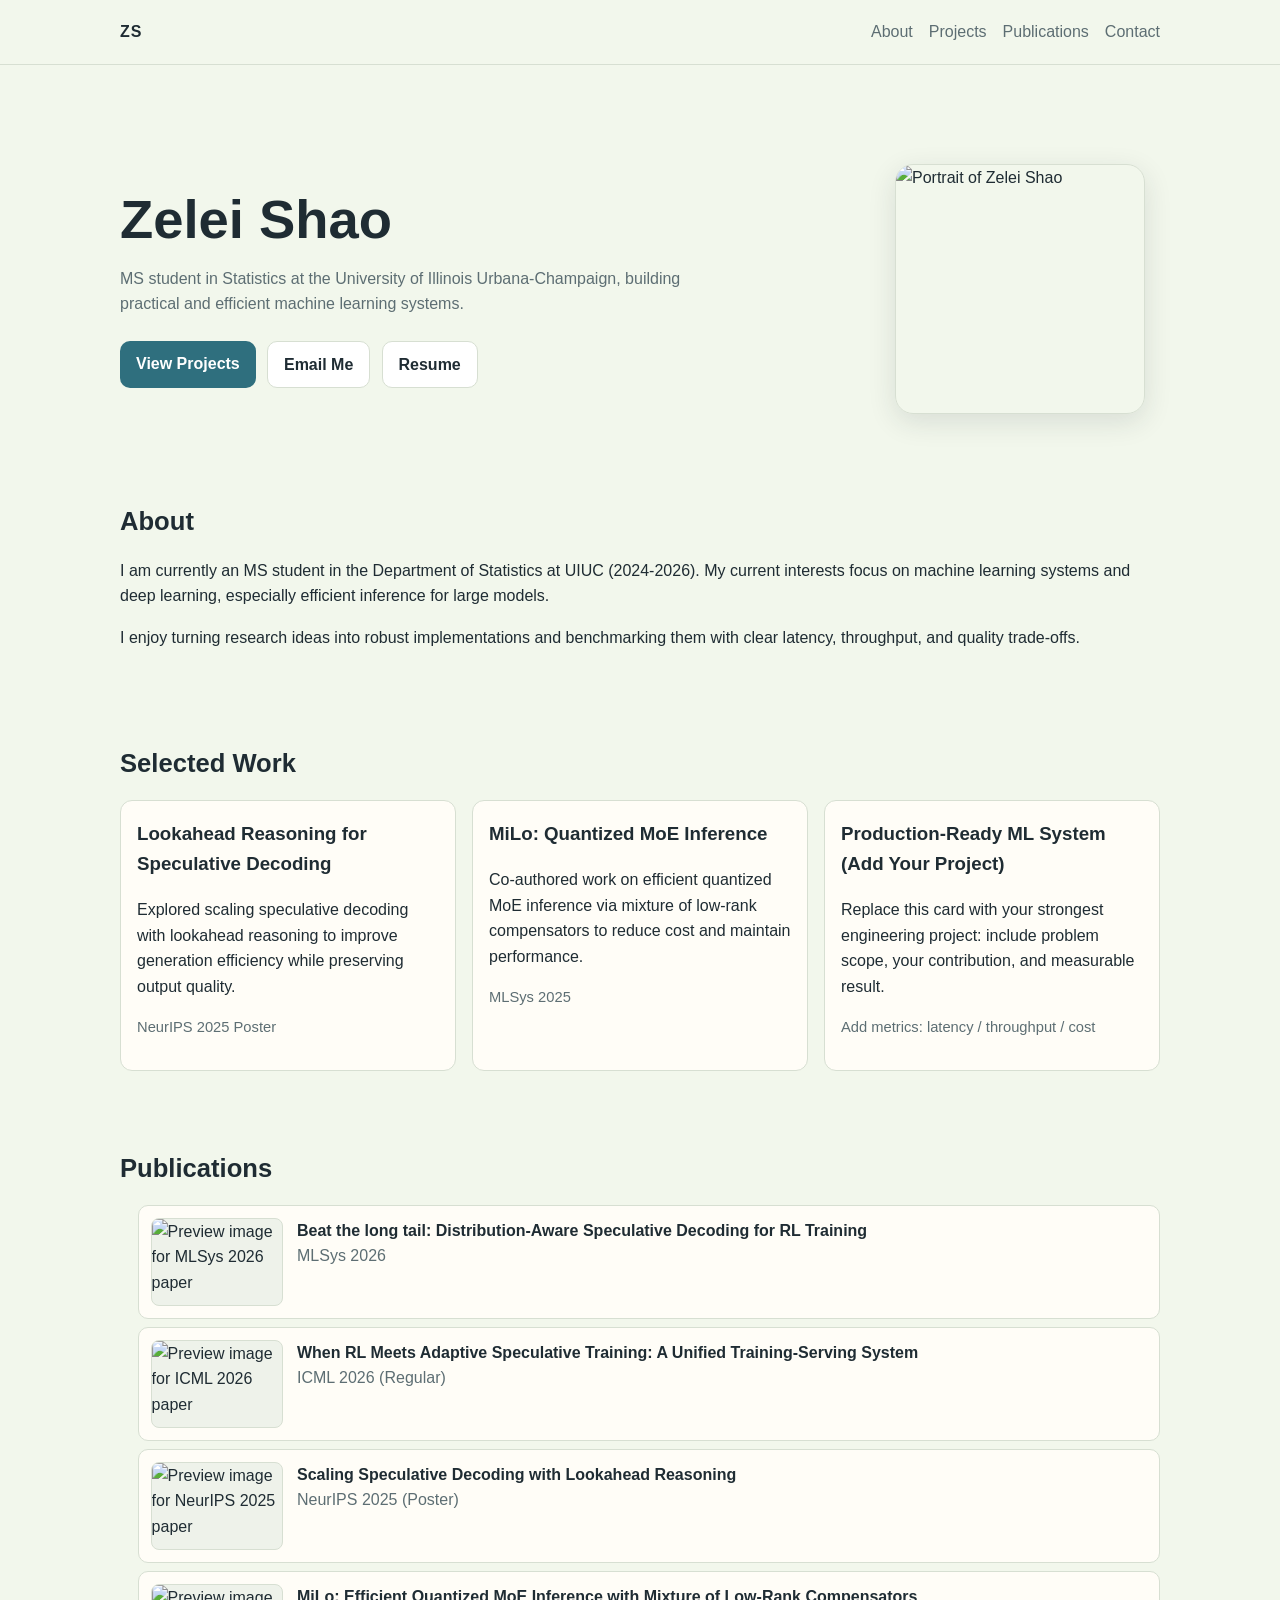
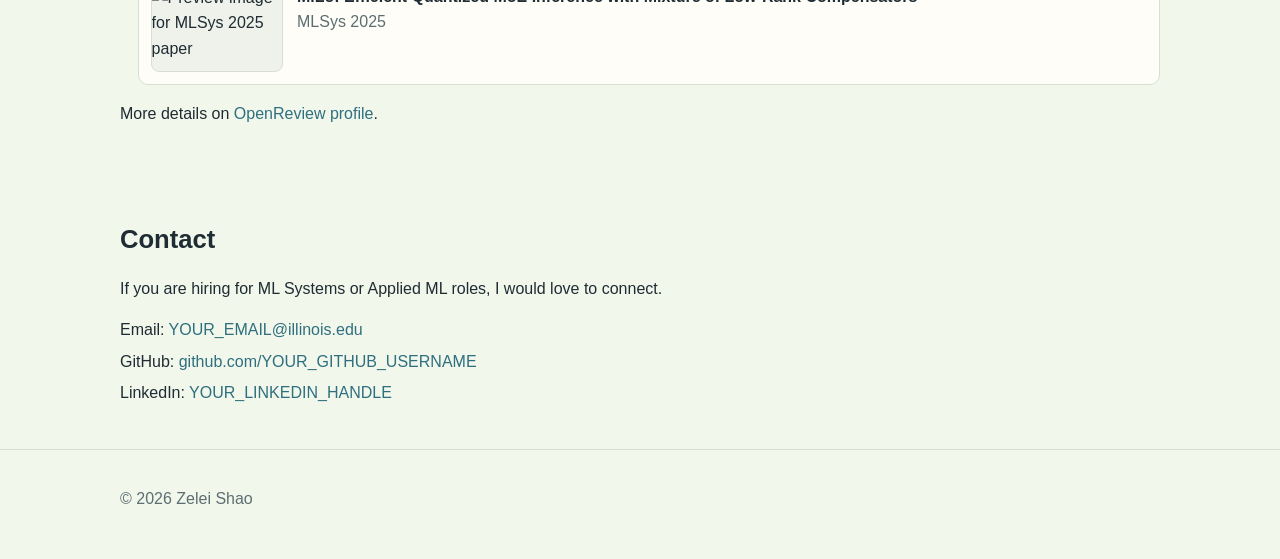
==== index.html @ b601eb04 "update" ====
<!doctype html>
<html lang="en">
  <head>
    <meta charset="UTF-8" />
    <meta name="viewport" content="width=device-width, initial-scale=1.0" />
    <title>Zelei Shao | ML Systems Portfolio</title>
    <meta
      name="description"
      content="Zelei Shao personal website. MS student at UIUC focused on machine learning systems and deep learning."
    />
    <meta property="og:title" content="Zelei Shao | ML Systems Portfolio" />
    <meta
      property="og:description"
      content="MS student at UIUC working on machine learning systems, deep learning, and efficient inference."
    />
    <meta property="og:type" content="website" />
    <meta property="og:url" content="https://YOUR_GITHUB_USERNAME.github.io/zelei-personal-site/" />
    <link rel="stylesheet" href="./styles.css" />
  </head>
  <body>
    <header class="site-header">
      <div class="container nav-wrap">
        <a class="logo" href="#home">ZS</a>
        <button id="menu-toggle" class="menu-toggle" aria-expanded="false" aria-controls="site-nav">
          Menu
        </button>
        <nav id="site-nav" class="site-nav">
          <a href="#about">About</a>
          <a href="#projects">Projects</a>
          <a href="#publications">Publications</a>
          <a href="#contact">Contact</a>
        </nav>
      </div>
    </header>

    <main id="home">
      <section class="hero container">
        <div class="hero-grid">
          <div class="hero-text">
            <h1>Zelei Shao</h1>
            <p class="lead">
              MS student in Statistics at the University of Illinois Urbana-Champaign, building practical and
              efficient machine learning systems.
            </p>
            <div class="cta-row">
              <a class="button" href="#projects">View Projects</a>
              <a class="button ghost" href="mailto:YOUR_EMAIL@illinois.edu">Email Me</a>
              <a class="button ghost" href="./assets/Zelei_Shao_Resume.pdf">Resume</a>
            </div>
          </div>
          <div class="hero-photo-wrap">
            <img class="hero-photo" src="./assets/profile.jpg" alt="Portrait of Zelei Shao" />
          </div>
        </div>
      </section>

      <section id="about" class="section container">
        <h2>About</h2>
        <p>
          I am currently an MS student in the Department of Statistics at UIUC (2024-2026). My current
          interests focus on machine learning systems and deep learning, especially efficient inference for
          large models.
        </p>
        <p>
          I enjoy turning research ideas into robust implementations and benchmarking them with clear latency,
          throughput, and quality trade-offs.
        </p>
      </section>

      <section id="projects" class="section container">
        <h2>Selected Work</h2>
        <div class="card-grid">
          <article class="card">
            <h3>Lookahead Reasoning for Speculative Decoding</h3>
            <p>
              Explored scaling speculative decoding with lookahead reasoning to improve generation efficiency
              while preserving output quality.
            </p>
            <p class="meta">NeurIPS 2025 Poster</p>
          </article>
          <article class="card">
            <h3>MiLo: Quantized MoE Inference</h3>
            <p>
              Co-authored work on efficient quantized MoE inference via mixture of low-rank compensators to
              reduce cost and maintain performance.
            </p>
            <p class="meta">MLSys 2025</p>
          </article>
          <article class="card">
            <h3>Production-Ready ML System (Add Your Project)</h3>
            <p>
              Replace this card with your strongest engineering project: include problem scope, your
              contribution, and measurable result.
            </p>
            <p class="meta">Add metrics: latency / throughput / cost</p>
          </article>
        </div>
      </section>

      <section id="publications" class="section container">
        <h2>Publications</h2>
        <ul class="publication-list">
          <li class="pub-item">
            <img src="./assets/papers/mlsys2026.jpg" alt="Preview image for MLSys 2026 paper" />
            <div>
              <strong>Beat the long tail: Distribution-Aware Speculative Decoding for RL Training</strong>
              <span>MLSys 2026</span>
            </div>
          </li>
          <li class="pub-item">
            <img src="./assets/papers/icml2026.jpg" alt="Preview image for ICML 2026 paper" />
            <div>
              <strong>When RL Meets Adaptive Speculative Training: A Unified Training-Serving System</strong>
              <span>ICML 2026 (Regular)</span>
            </div>
          </li>
          <li class="pub-item">
            <img src="./assets/papers/neurips2025.jpg" alt="Preview image for NeurIPS 2025 paper" />
            <div>
              <strong>Scaling Speculative Decoding with Lookahead Reasoning</strong>
              <span>NeurIPS 2025 (Poster)</span>
            </div>
          </li>
          <li class="pub-item">
            <img src="./assets/papers/mlsys2025.jpg" alt="Preview image for MLSys 2025 paper" />
            <div>
              <strong>MiLo: Efficient Quantized MoE Inference with Mixture of Low-Rank Compensators</strong>
              <span>MLSys 2025</span>
            </div>
          </li>
        </ul>
        <p>
          More details on
          <a href="https://openreview.net/profile?id=~ZELEI_SHAO1">OpenReview profile</a>.
        </p>
      </section>

      <section id="contact" class="section container">
        <h2>Contact</h2>
        <p>If you are hiring for ML Systems or Applied ML roles, I would love to connect.</p>
        <ul class="contact-list">
          <li>Email: <a href="mailto:YOUR_EMAIL@illinois.edu">YOUR_EMAIL@illinois.edu</a></li>
          <li>GitHub: <a href="https://github.com/YOUR_GITHUB_USERNAME">github.com/YOUR_GITHUB_USERNAME</a></li>
          <li>LinkedIn: <a href="https://www.linkedin.com/in/YOUR_LINKEDIN_HANDLE/">YOUR_LINKEDIN_HANDLE</a></li>
        </ul>
      </section>
    </main>

    <footer class="site-footer">
      <div class="container">
        <p>© <span id="year"></span> Zelei Shao</p>
      </div>
    </footer>

    <script>
      const menuToggle = document.getElementById("menu-toggle");
      const siteNav = document.getElementById("site-nav");
      menuToggle.addEventListener("click", () => {
        const expanded = menuToggle.getAttribute("aria-expanded") === "true";
        menuToggle.setAttribute("aria-expanded", String(!expanded));
        siteNav.classList.toggle("open");
      });

      document.getElementById("year").textContent = new Date().getFullYear();
    </script>
  </body>
</html>
---- styles.css ----
:root {
  --bg: #f2f7ec;
  --panel: #fffdf7;
  --text: #1f2c33;
  --muted: #5d6e73;
  --line: #d7dfd2;
  --accent: #2f6f7e;
}

* {
  box-sizing: border-box;
}

html,
body {
  margin: 0;
  padding: 0;
}

body {
  font-family: Inter, -apple-system, BlinkMacSystemFont, "Segoe UI", sans-serif;
  background: var(--bg);
  color: var(--text);
  line-height: 1.6;
}

a {
  color: var(--accent);
  text-decoration: none;
}

a:hover {
  text-decoration: underline;
}

.container {
  width: min(1040px, 92vw);
  margin: 0 auto;
}

.site-header {
  position: sticky;
  top: 0;
  z-index: 10;
  backdrop-filter: blur(8px);
  background: color-mix(in srgb, var(--bg) 92%, transparent);
  border-bottom: 1px solid var(--line);
}

.nav-wrap {
  display: flex;
  align-items: center;
  justify-content: space-between;
  min-height: 64px;
}

.logo {
  font-weight: 700;
  letter-spacing: 0.06em;
  color: var(--text);
}

.site-nav {
  display: flex;
  gap: 1rem;
}

.site-nav a {
  color: var(--muted);
}

.site-nav a:hover {
  color: var(--text);
  text-decoration: none;
}

.menu-toggle {
  display: none;
  border: 1px solid var(--line);
  background: var(--panel);
  color: var(--text);
  border-radius: 8px;
  padding: 0.35rem 0.7rem;
}

.hero {
  padding: 6.2rem 0 3rem;
}

.hero-grid {
  display: grid;
  grid-template-columns: 1fr 280px;
  gap: 1.6rem;
  align-items: center;
}

.hero-photo-wrap {
  display: flex;
  justify-content: center;
}

.hero-photo {
  width: 250px;
  height: 250px;
  object-fit: cover;
  border-radius: 18px;
  border: 1px solid var(--line);
  box-shadow: 0 8px 28px rgba(31, 44, 51, 0.12);
}

h1 {
  font-size: clamp(2rem, 6vw, 3.4rem);
  line-height: 1.1;
  margin: 0;
}

.lead {
  margin-top: 1rem;
  color: var(--muted);
  max-width: 65ch;
}

.cta-row {
  display: flex;
  flex-wrap: wrap;
  gap: 0.7rem;
  margin-top: 1.5rem;
}

.button {
  display: inline-block;
  color: #fff;
  background: var(--accent);
  padding: 0.62rem 1rem;
  border-radius: 10px;
  font-weight: 600;
}

.button:hover {
  text-decoration: none;
  filter: brightness(1.06);
}

.button.ghost {
  background: #fff;
  border: 1px solid var(--line);
  color: var(--text);
}

.section {
  padding: 2.4rem 0;
}

h2 {
  font-size: 1.6rem;
  margin: 0 0 1rem;
}

.card-grid {
  display: grid;
  grid-template-columns: repeat(auto-fit, minmax(250px, 1fr));
  gap: 1rem;
}

.card {
  background: var(--panel);
  border: 1px solid var(--line);
  border-radius: 12px;
  padding: 1rem;
}

.card h3 {
  margin-top: 0.1rem;
}

.meta {
  color: var(--muted);
  font-size: 0.92rem;
}

.publication-list {
  margin: 0;
  padding-left: 1.1rem;
}

.publication-list li {
  margin: 0.5rem 0;
}

.publication-list span {
  display: block;
  color: var(--muted);
}

.pub-item {
  display: grid;
  grid-template-columns: 132px 1fr;
  gap: 0.9rem;
  padding: 0.75rem;
  border: 1px solid var(--line);
  border-radius: 10px;
  background: var(--panel);
}

.pub-item img {
  width: 132px;
  height: 88px;
  object-fit: cover;
  border-radius: 8px;
  border: 1px solid var(--line);
  background: #eef2ea;
}

.contact-list {
  list-style: none;
  padding: 0;
  margin: 0.75rem 0 0;
}

.contact-list li {
  margin: 0.35rem 0;
}

.site-footer {
  border-top: 1px solid var(--line);
  padding: 1.2rem 0 2rem;
  color: var(--muted);
}

@media (max-width: 760px) {
  .hero-grid {
    grid-template-columns: 1fr;
  }

  .hero-photo {
    width: 200px;
    height: 200px;
  }

  .menu-toggle {
    display: inline-block;
  }

  .site-nav {
    display: none;
    position: absolute;
    top: 64px;
    left: 0;
    right: 0;
    padding: 0.85rem 4vw 1rem;
    flex-direction: column;
    background: var(--bg);
    border-bottom: 1px solid var(--line);
  }

  .site-nav.open {
    display: flex;
  }

  .pub-item {
    grid-template-columns: 1fr;
  }

  .pub-item img {
    width: 100%;
    height: 160px;
  }
}
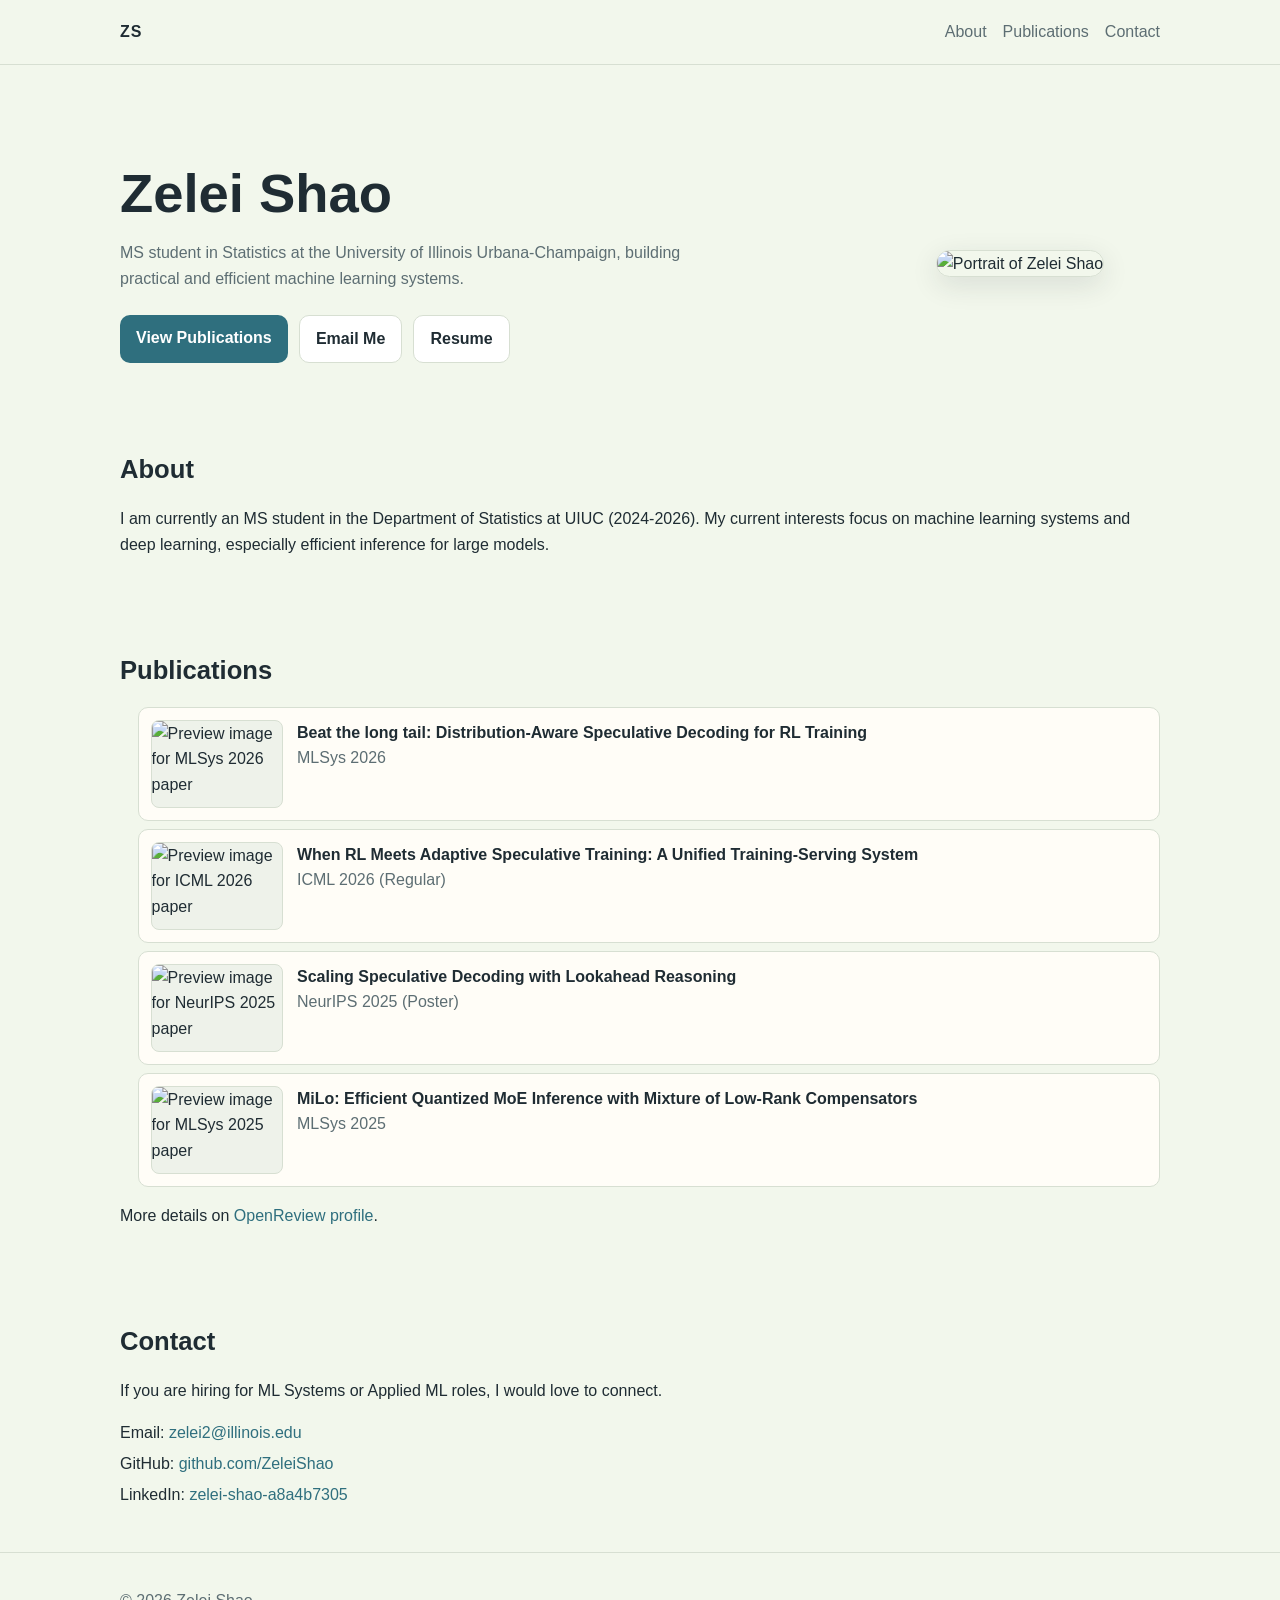
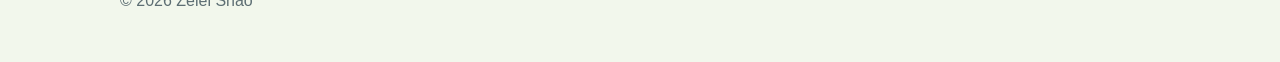
==== commit da36f573: "update" ====
--- a/index.html
+++ b/index.html
@@ -14,7 +14,7 @@
       content="MS student at UIUC working on machine learning systems, deep learning, and efficient inference."
     />
     <meta property="og:type" content="website" />
-    <meta property="og:url" content="https://YOUR_GITHUB_USERNAME.github.io/zelei-personal-site/" />
+    <meta property="og:url" content="https://github.com/ZeleiShao/zelei-personal-site/" />
     <link rel="stylesheet" href="./styles.css" />
   </head>
   <body>
@@ -26,7 +26,6 @@
         </button>
         <nav id="site-nav" class="site-nav">
           <a href="#about">About</a>
-          <a href="#projects">Projects</a>
           <a href="#publications">Publications</a>
           <a href="#contact">Contact</a>
         </nav>
@@ -43,13 +42,17 @@
               efficient machine learning systems.
             </p>
             <div class="cta-row">
-              <a class="button" href="#projects">View Projects</a>
-              <a class="button ghost" href="mailto:YOUR_EMAIL@illinois.edu">Email Me</a>
+              <a class="button" href="#publications">View Publications</a>
+              <a class="button ghost" href="mailto:zelei2@illinois.edu">Email Me</a>
               <a class="button ghost" href="./assets/Zelei_Shao_Resume.pdf">Resume</a>
             </div>
           </div>
           <div class="hero-photo-wrap">
-            <img class="hero-photo" src="./assets/profile.jpg" alt="Portrait of Zelei Shao" />
+            <picture>
+              <source srcset="./assets/profile.png" type="image/png" />
+              <source srcset="./assets/profile.jpeg" type="image/jpeg" />
+              <img class="hero-photo" src="./assets/profile.jpg" alt="Portrait of Zelei Shao" />
+            </picture>
           </div>
         </div>
       </section>
@@ -61,40 +64,6 @@
           interests focus on machine learning systems and deep learning, especially efficient inference for
           large models.
         </p>
-        <p>
-          I enjoy turning research ideas into robust implementations and benchmarking them with clear latency,
-          throughput, and quality trade-offs.
-        </p>
-      </section>
-
-      <section id="projects" class="section container">
-        <h2>Selected Work</h2>
-        <div class="card-grid">
-          <article class="card">
-            <h3>Lookahead Reasoning for Speculative Decoding</h3>
-            <p>
-              Explored scaling speculative decoding with lookahead reasoning to improve generation efficiency
-              while preserving output quality.
-            </p>
-            <p class="meta">NeurIPS 2025 Poster</p>
-          </article>
-          <article class="card">
-            <h3>MiLo: Quantized MoE Inference</h3>
-            <p>
-              Co-authored work on efficient quantized MoE inference via mixture of low-rank compensators to
-              reduce cost and maintain performance.
-            </p>
-            <p class="meta">MLSys 2025</p>
-          </article>
-          <article class="card">
-            <h3>Production-Ready ML System (Add Your Project)</h3>
-            <p>
-              Replace this card with your strongest engineering project: include problem scope, your
-              contribution, and measurable result.
-            </p>
-            <p class="meta">Add metrics: latency / throughput / cost</p>
-          </article>
-        </div>
       </section>
 
       <section id="publications" class="section container">
@@ -139,9 +108,9 @@
         <h2>Contact</h2>
         <p>If you are hiring for ML Systems or Applied ML roles, I would love to connect.</p>
         <ul class="contact-list">
-          <li>Email: <a href="mailto:YOUR_EMAIL@illinois.edu">YOUR_EMAIL@illinois.edu</a></li>
-          <li>GitHub: <a href="https://github.com/YOUR_GITHUB_USERNAME">github.com/YOUR_GITHUB_USERNAME</a></li>
-          <li>LinkedIn: <a href="https://www.linkedin.com/in/YOUR_LINKEDIN_HANDLE/">YOUR_LINKEDIN_HANDLE</a></li>
+          <li>Email: <a href="mailto:zelei2@illinois.edu">zelei2@illinois.edu</a></li>
+          <li>GitHub: <a href="https://github.com/ZeleiShao">github.com/ZeleiShao</a></li>
+          <li>LinkedIn: <a href="https://www.linkedin.com/in/zelei-shao-a8a4b7305/en">zelei-shao-a8a4b7305</a></li>
         </ul>
       </section>
     </main>
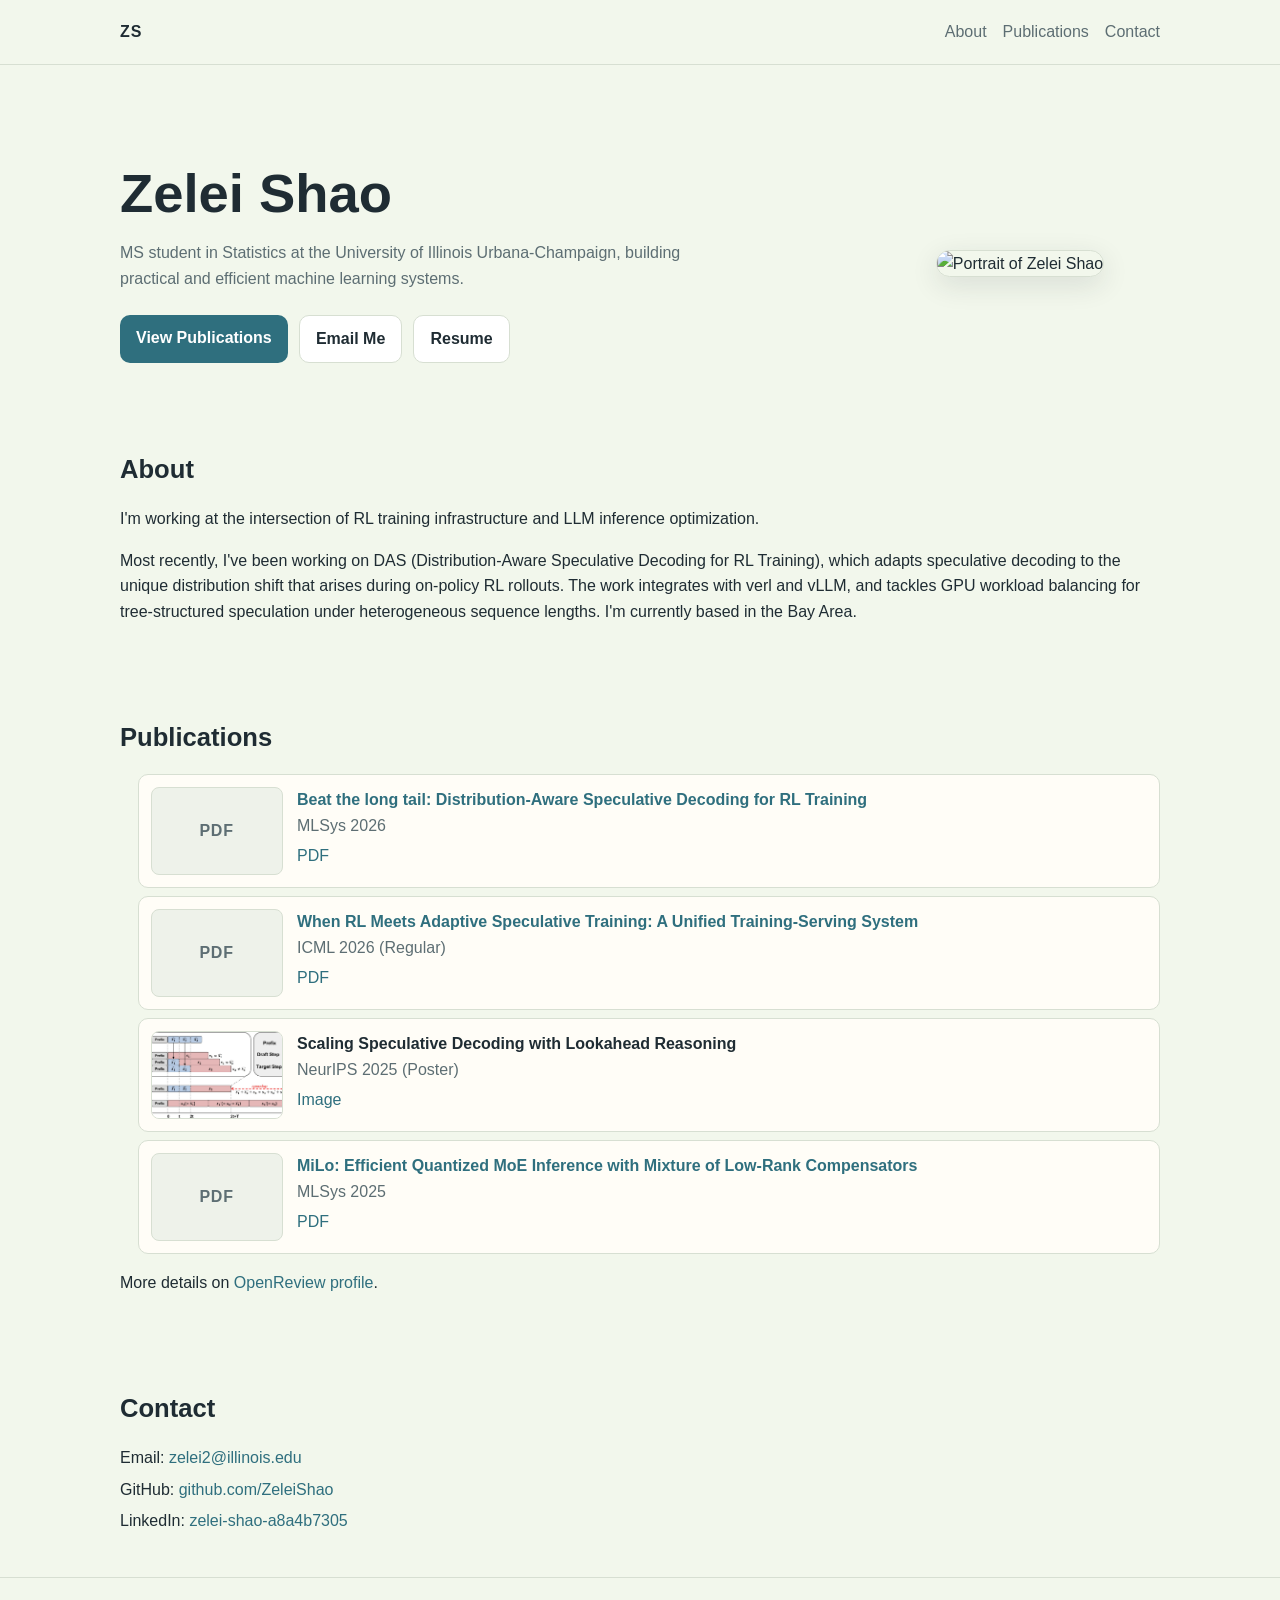
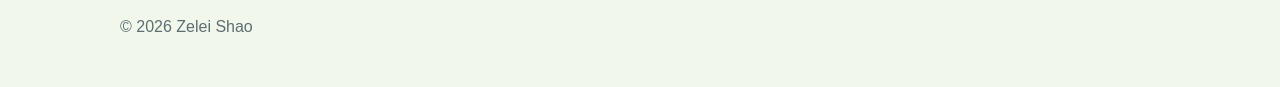
==== commit ebe2a5f3: "update" ====
--- a/index.html
+++ b/index.html
@@ -60,9 +60,14 @@
       <section id="about" class="section container">
         <h2>About</h2>
         <p>
-          I am currently an MS student in the Department of Statistics at UIUC (2024-2026). My current
-          interests focus on machine learning systems and deep learning, especially efficient inference for
-          large models.
+          I'm working at the intersection of RL training infrastructure and LLM inference optimization.
+        </p>
+        <p>
+          Most recently, I've been working on DAS (Distribution-Aware Speculative Decoding for RL Training),
+          which adapts speculative decoding to the unique distribution shift that arises during on-policy RL
+          rollouts. The work integrates with verl and vLLM, and tackles GPU workload balancing for
+          tree-structured speculation under heterogeneous sequence lengths. I'm currently based in the Bay
+          Area.
         </p>
       </section>
 
@@ -70,31 +75,55 @@
         <h2>Publications</h2>
         <ul class="publication-list">
           <li class="pub-item">
-            <img src="./assets/papers/mlsys2026.jpg" alt="Preview image for MLSys 2026 paper" />
+            <div class="pub-thumb pdf-thumb" aria-hidden="true">PDF</div>
             <div>
-              <strong>Beat the long tail: Distribution-Aware Speculative Decoding for RL Training</strong>
+              <strong>
+                <a href="./assets/papers/mlsys26.pdf" target="_blank" rel="noopener noreferrer">
+                  Beat the long tail: Distribution-Aware Speculative Decoding for RL Training
+                </a>
+              </strong>
               <span>MLSys 2026</span>
+              <span class="pub-links">
+                <a href="./assets/papers/mlsys26.pdf" target="_blank" rel="noopener noreferrer">PDF</a>
+              </span>
             </div>
           </li>
           <li class="pub-item">
-            <img src="./assets/papers/icml2026.jpg" alt="Preview image for ICML 2026 paper" />
+            <div class="pub-thumb pdf-thumb" aria-hidden="true">PDF</div>
             <div>
-              <strong>When RL Meets Adaptive Speculative Training: A Unified Training-Serving System</strong>
+              <strong>
+                <a href="./assets/papers/icml26.pdf" target="_blank" rel="noopener noreferrer">
+                  When RL Meets Adaptive Speculative Training: A Unified Training-Serving System
+                </a>
+              </strong>
               <span>ICML 2026 (Regular)</span>
+              <span class="pub-links">
+                <a href="./assets/papers/icml26.pdf" target="_blank" rel="noopener noreferrer">PDF</a>
+              </span>
             </div>
           </li>
           <li class="pub-item">
-            <img src="./assets/papers/neurips2025.jpg" alt="Preview image for NeurIPS 2025 paper" />
+            <img class="pub-thumb" src="./assets/papers/nips25.jpeg" alt="Preview image for NeurIPS 2025 paper" />
             <div>
               <strong>Scaling Speculative Decoding with Lookahead Reasoning</strong>
               <span>NeurIPS 2025 (Poster)</span>
+              <span class="pub-links">
+                <a href="./assets/papers/nips25.jpeg" target="_blank" rel="noopener noreferrer">Image</a>
+              </span>
             </div>
           </li>
           <li class="pub-item">
-            <img src="./assets/papers/mlsys2025.jpg" alt="Preview image for MLSys 2025 paper" />
+            <div class="pub-thumb pdf-thumb" aria-hidden="true">PDF</div>
             <div>
-              <strong>MiLo: Efficient Quantized MoE Inference with Mixture of Low-Rank Compensators</strong>
+              <strong>
+                <a href="./assets/papers/mlsys25.pdf" target="_blank" rel="noopener noreferrer">
+                  MiLo: Efficient Quantized MoE Inference with Mixture of Low-Rank Compensators
+                </a>
+              </strong>
               <span>MLSys 2025</span>
+              <span class="pub-links">
+                <a href="./assets/papers/mlsys25.pdf" target="_blank" rel="noopener noreferrer">PDF</a>
+              </span>
             </div>
           </li>
         </ul>
@@ -106,7 +135,6 @@
 
       <section id="contact" class="section container">
         <h2>Contact</h2>
-        <p>If you are hiring for ML Systems or Applied ML roles, I would love to connect.</p>
         <ul class="contact-list">
           <li>Email: <a href="mailto:zelei2@illinois.edu">zelei2@illinois.edu</a></li>
           <li>GitHub: <a href="https://github.com/ZeleiShao">github.com/ZeleiShao</a></li>
--- a/styles.css
+++ b/styles.css
@@ -202,13 +202,26 @@
   background: var(--panel);
 }
 
-.pub-item img {
+.pub-thumb {
   width: 132px;
   height: 88px;
   object-fit: cover;
   border-radius: 8px;
   border: 1px solid var(--line);
   background: #eef2ea;
+}
+
+.pdf-thumb {
+  display: grid;
+  place-items: center;
+  font-weight: 700;
+  color: var(--muted);
+  letter-spacing: 0.05em;
+}
+
+.pub-links {
+  display: block;
+  margin-top: 0.3rem;
 }
 
 .contact-list {
@@ -261,7 +274,7 @@
     grid-template-columns: 1fr;
   }
 
-  .pub-item img {
+  .pub-thumb {
     width: 100%;
     height: 160px;
   }
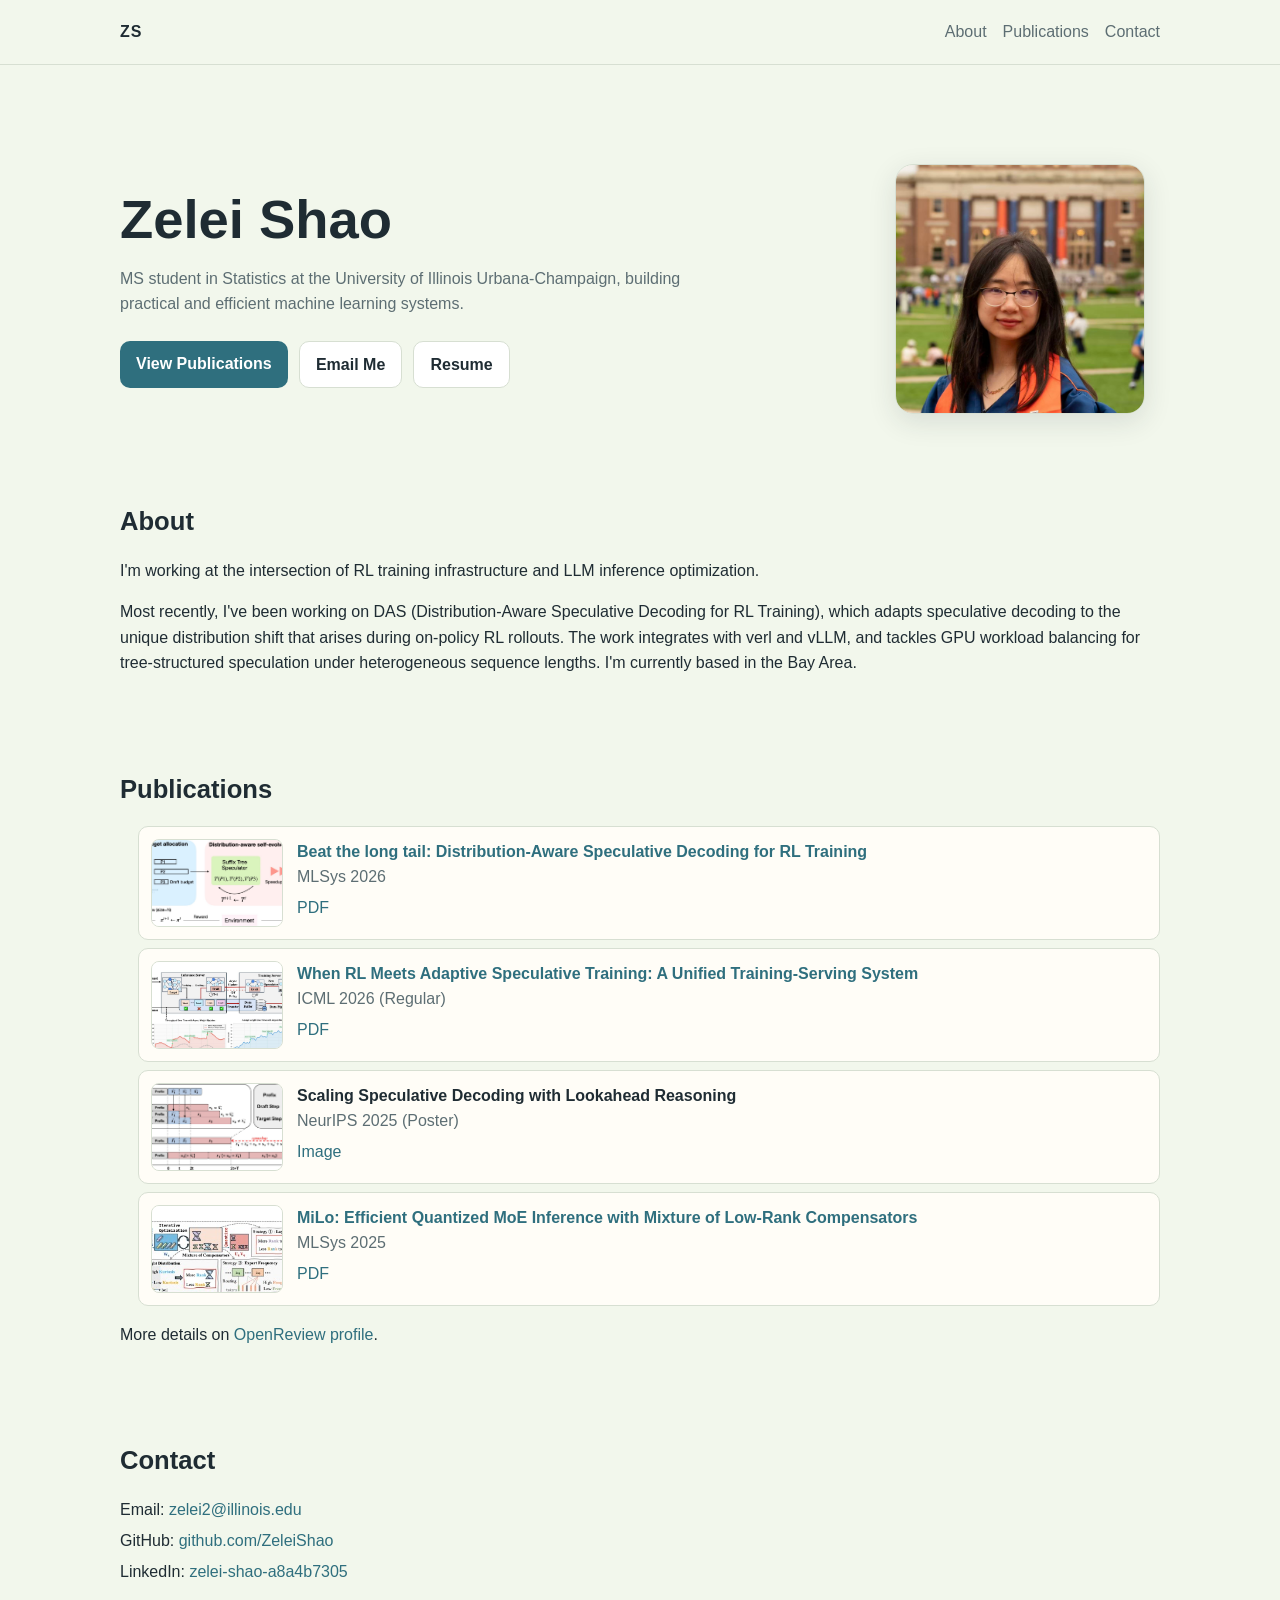
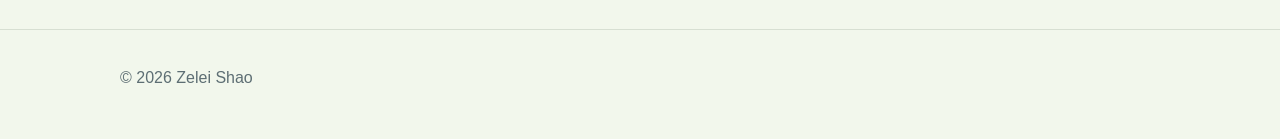
==== commit e4042ea9: "update" ====
--- a/index.html
+++ b/index.html
@@ -48,11 +48,7 @@
             </div>
           </div>
           <div class="hero-photo-wrap">
-            <picture>
-              <source srcset="./assets/profile.png" type="image/png" />
-              <source srcset="./assets/profile.jpeg" type="image/jpeg" />
-              <img class="hero-photo" src="./assets/profile.jpg" alt="Portrait of Zelei Shao" />
-            </picture>
+            <img class="hero-photo" src="./assets/profile.jpg" alt="Portrait of Zelei Shao" />
           </div>
         </div>
       </section>
@@ -75,7 +71,7 @@
         <h2>Publications</h2>
         <ul class="publication-list">
           <li class="pub-item">
-            <div class="pub-thumb pdf-thumb" aria-hidden="true">PDF</div>
+            <img class="pub-thumb" src="./assets/papers/mlsys26.jpg" alt="Preview image for MLSys 2026 paper" />
             <div>
               <strong>
                 <a href="./assets/papers/mlsys26.pdf" target="_blank" rel="noopener noreferrer">
@@ -89,7 +85,7 @@
             </div>
           </li>
           <li class="pub-item">
-            <div class="pub-thumb pdf-thumb" aria-hidden="true">PDF</div>
+            <img class="pub-thumb" src="./assets/papers/icml26.jpg" alt="Preview image for ICML 2026 paper" />
             <div>
               <strong>
                 <a href="./assets/papers/icml26.pdf" target="_blank" rel="noopener noreferrer">
@@ -113,7 +109,7 @@
             </div>
           </li>
           <li class="pub-item">
-            <div class="pub-thumb pdf-thumb" aria-hidden="true">PDF</div>
+            <img class="pub-thumb" src="./assets/papers/mlsys25.jpg" alt="Preview image for MLSys 2025 paper" />
             <div>
               <strong>
                 <a href="./assets/papers/mlsys25.pdf" target="_blank" rel="noopener noreferrer">
--- a/styles.css
+++ b/styles.css
@@ -209,14 +209,6 @@
   border-radius: 8px;
   border: 1px solid var(--line);
   background: #eef2ea;
-}
-
-.pdf-thumb {
-  display: grid;
-  place-items: center;
-  font-weight: 700;
-  color: var(--muted);
-  letter-spacing: 0.05em;
 }
 
 .pub-links {
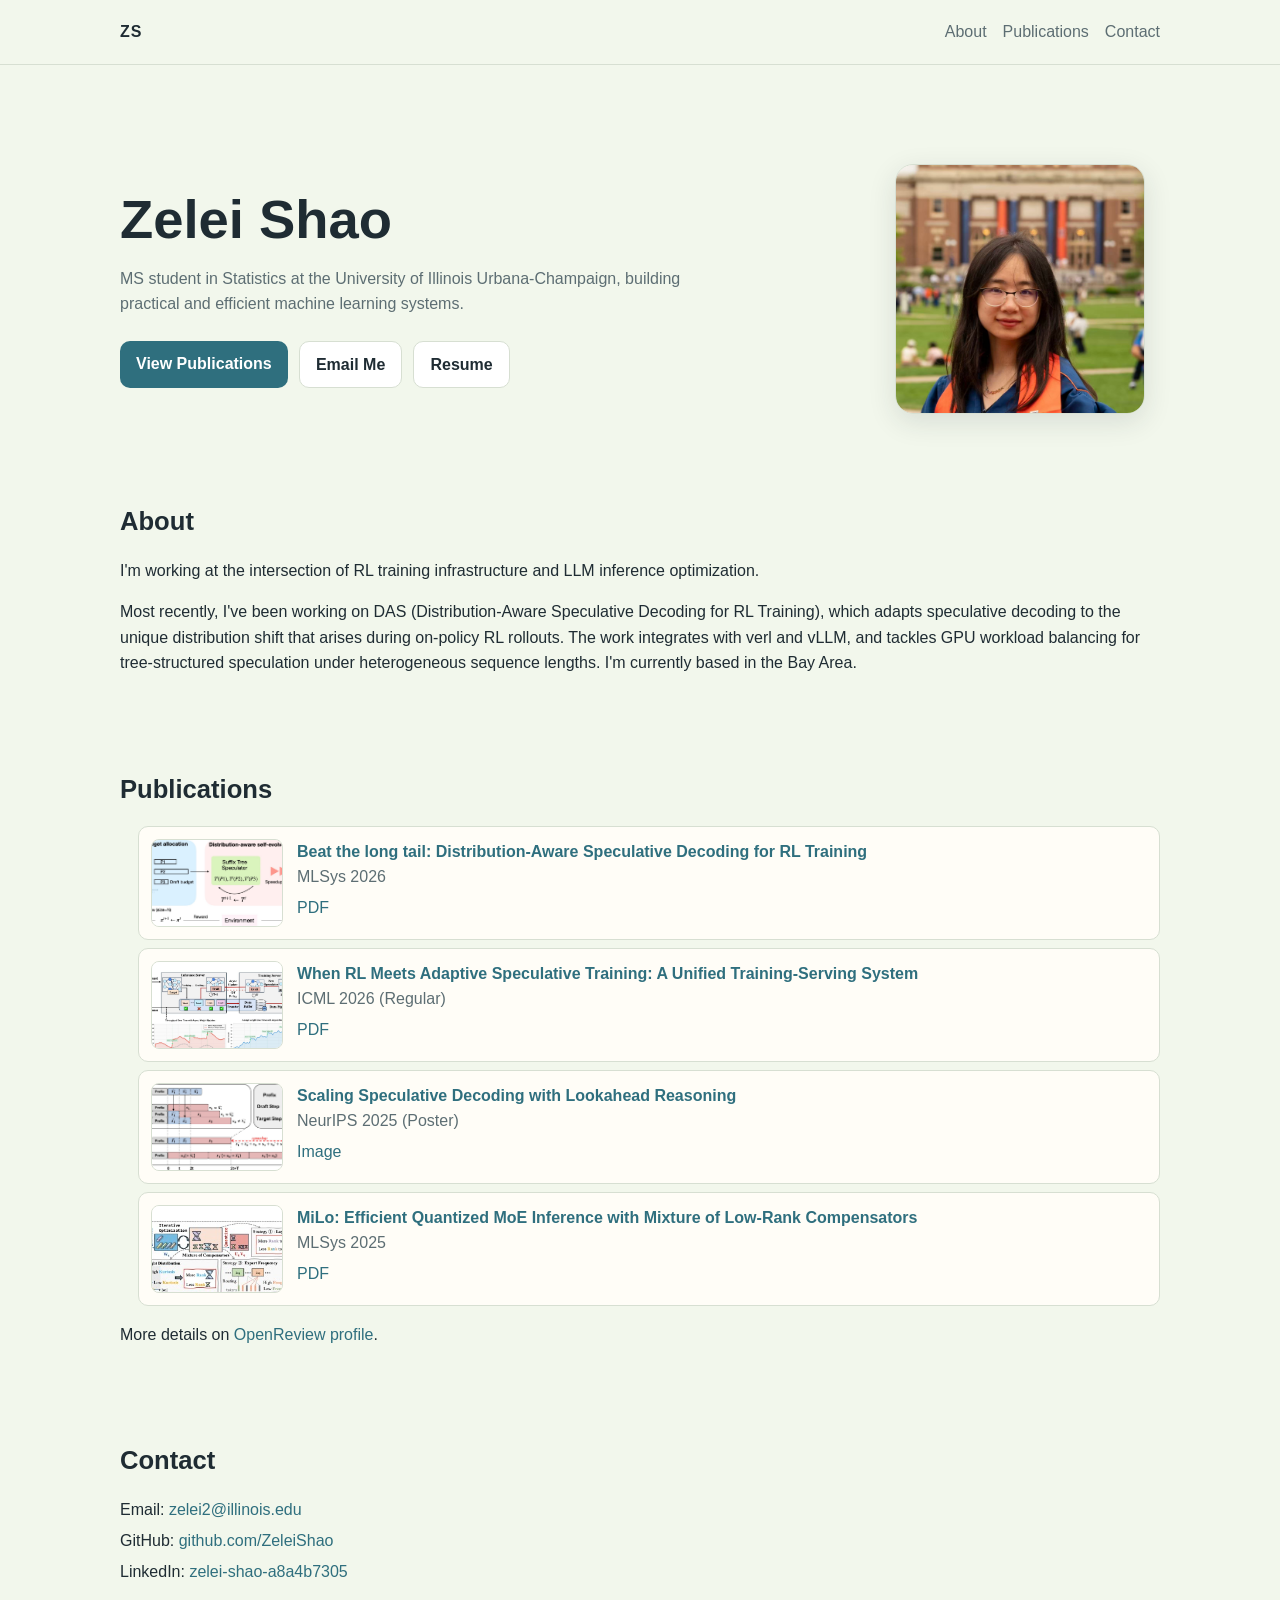
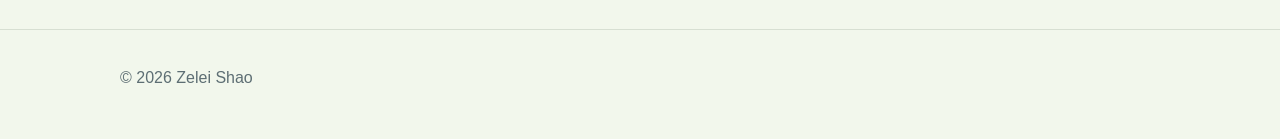
==== commit ca5f2960: "add paper link" ====
--- a/index.html
+++ b/index.html
@@ -14,7 +14,8 @@
       content="MS student at UIUC working on machine learning systems, deep learning, and efficient inference."
     />
     <meta property="og:type" content="website" />
-    <meta property="og:url" content="https://github.com/ZeleiShao/zelei-personal-site/" />
+    <link rel="canonical" href="https://zeleishao.github.io/zelei-personal-site/" />
+    <meta property="og:url" content="https://zeleishao.github.io/zelei-personal-site/" />
     <link rel="stylesheet" href="./styles.css" />
   </head>
   <body>
@@ -44,7 +45,7 @@
             <div class="cta-row">
               <a class="button" href="#publications">View Publications</a>
               <a class="button ghost" href="mailto:zelei2@illinois.edu">Email Me</a>
-              <a class="button ghost" href="./assets/Zelei_Shao_Resume.pdf">Resume</a>
+              <a class="button ghost" href="./assets/resume/resume.pdf">Resume</a>
             </div>
           </div>
           <div class="hero-photo-wrap">
@@ -74,7 +75,7 @@
             <img class="pub-thumb" src="./assets/papers/mlsys26.jpg" alt="Preview image for MLSys 2026 paper" />
             <div>
               <strong>
-                <a href="./assets/papers/mlsys26.pdf" target="_blank" rel="noopener noreferrer">
+                <a href="https://arxiv.org/abs/2511.13841" target="_blank" rel="noopener noreferrer">
                   Beat the long tail: Distribution-Aware Speculative Decoding for RL Training
                 </a>
               </strong>
@@ -88,7 +89,7 @@
             <img class="pub-thumb" src="./assets/papers/icml26.jpg" alt="Preview image for ICML 2026 paper" />
             <div>
               <strong>
-                <a href="./assets/papers/icml26.pdf" target="_blank" rel="noopener noreferrer">
+                <a href="https://arxiv.org/abs/2602.06932" target="_blank" rel="noopener noreferrer">
                   When RL Meets Adaptive Speculative Training: A Unified Training-Serving System
                 </a>
               </strong>
@@ -101,7 +102,11 @@
           <li class="pub-item">
             <img class="pub-thumb" src="./assets/papers/nips25.jpeg" alt="Preview image for NeurIPS 2025 paper" />
             <div>
-              <strong>Scaling Speculative Decoding with Lookahead Reasoning</strong>
+              <strong>
+                <a href="https://arxiv.org/abs/2506.19830" target="_blank" rel="noopener noreferrer">
+                  Scaling Speculative Decoding with Lookahead Reasoning
+                </a>
+              </strong>
               <span>NeurIPS 2025 (Poster)</span>
               <span class="pub-links">
                 <a href="./assets/papers/nips25.jpeg" target="_blank" rel="noopener noreferrer">Image</a>
@@ -112,7 +117,7 @@
             <img class="pub-thumb" src="./assets/papers/mlsys25.jpg" alt="Preview image for MLSys 2025 paper" />
             <div>
               <strong>
-                <a href="./assets/papers/mlsys25.pdf" target="_blank" rel="noopener noreferrer">
+                <a href="https://arxiv.org/abs/2504.02658" target="_blank" rel="noopener noreferrer">
                   MiLo: Efficient Quantized MoE Inference with Mixture of Low-Rank Compensators
                 </a>
               </strong>
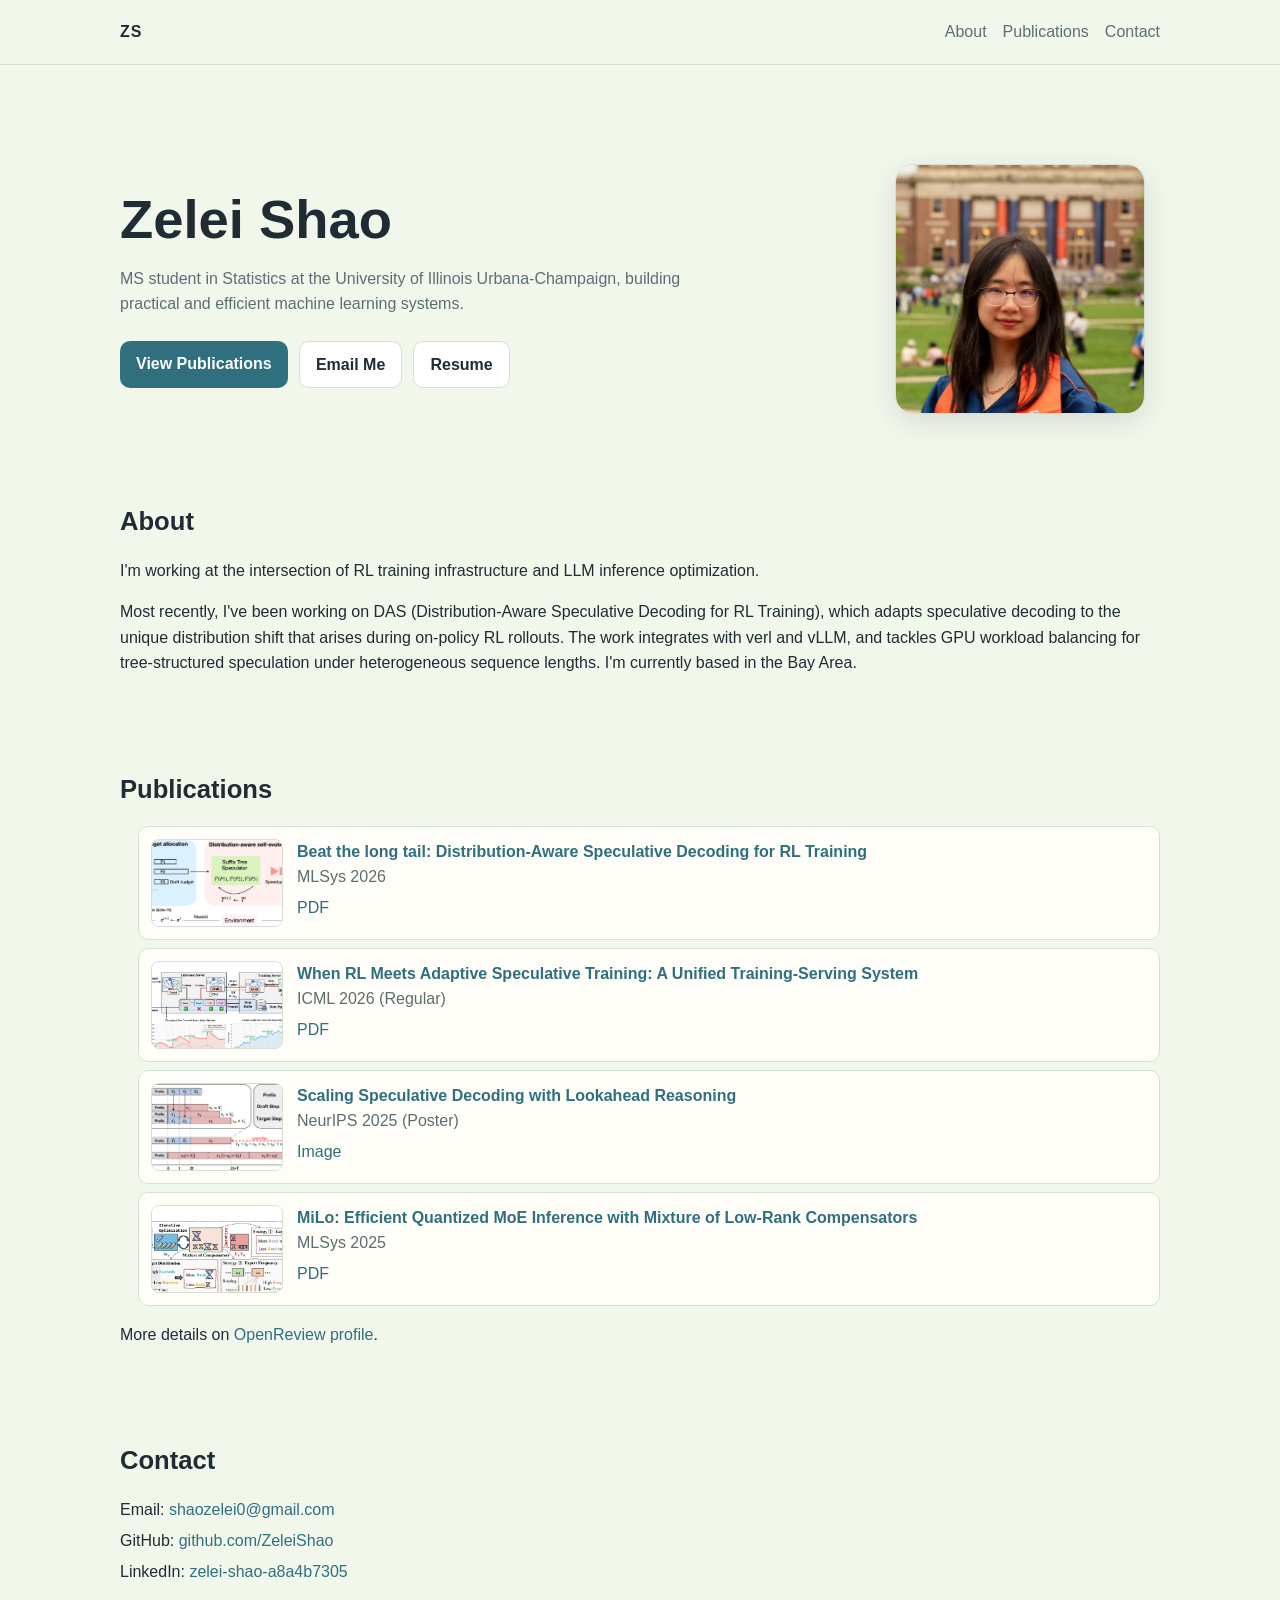
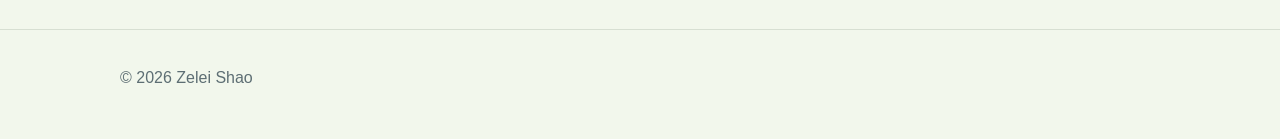
==== commit 20f91e44: "update email" ====
--- a/index.html
+++ b/index.html
@@ -137,7 +137,7 @@
       <section id="contact" class="section container">
         <h2>Contact</h2>
         <ul class="contact-list">
-          <li>Email: <a href="mailto:zelei2@illinois.edu">zelei2@illinois.edu</a></li>
+          <li>Email: <a href="mailto:shaozelei0@gmail.com">shaozelei0@gmail.com</a></li>
           <li>GitHub: <a href="https://github.com/ZeleiShao">github.com/ZeleiShao</a></li>
           <li>LinkedIn: <a href="https://www.linkedin.com/in/zelei-shao-a8a4b7305/en">zelei-shao-a8a4b7305</a></li>
         </ul>
